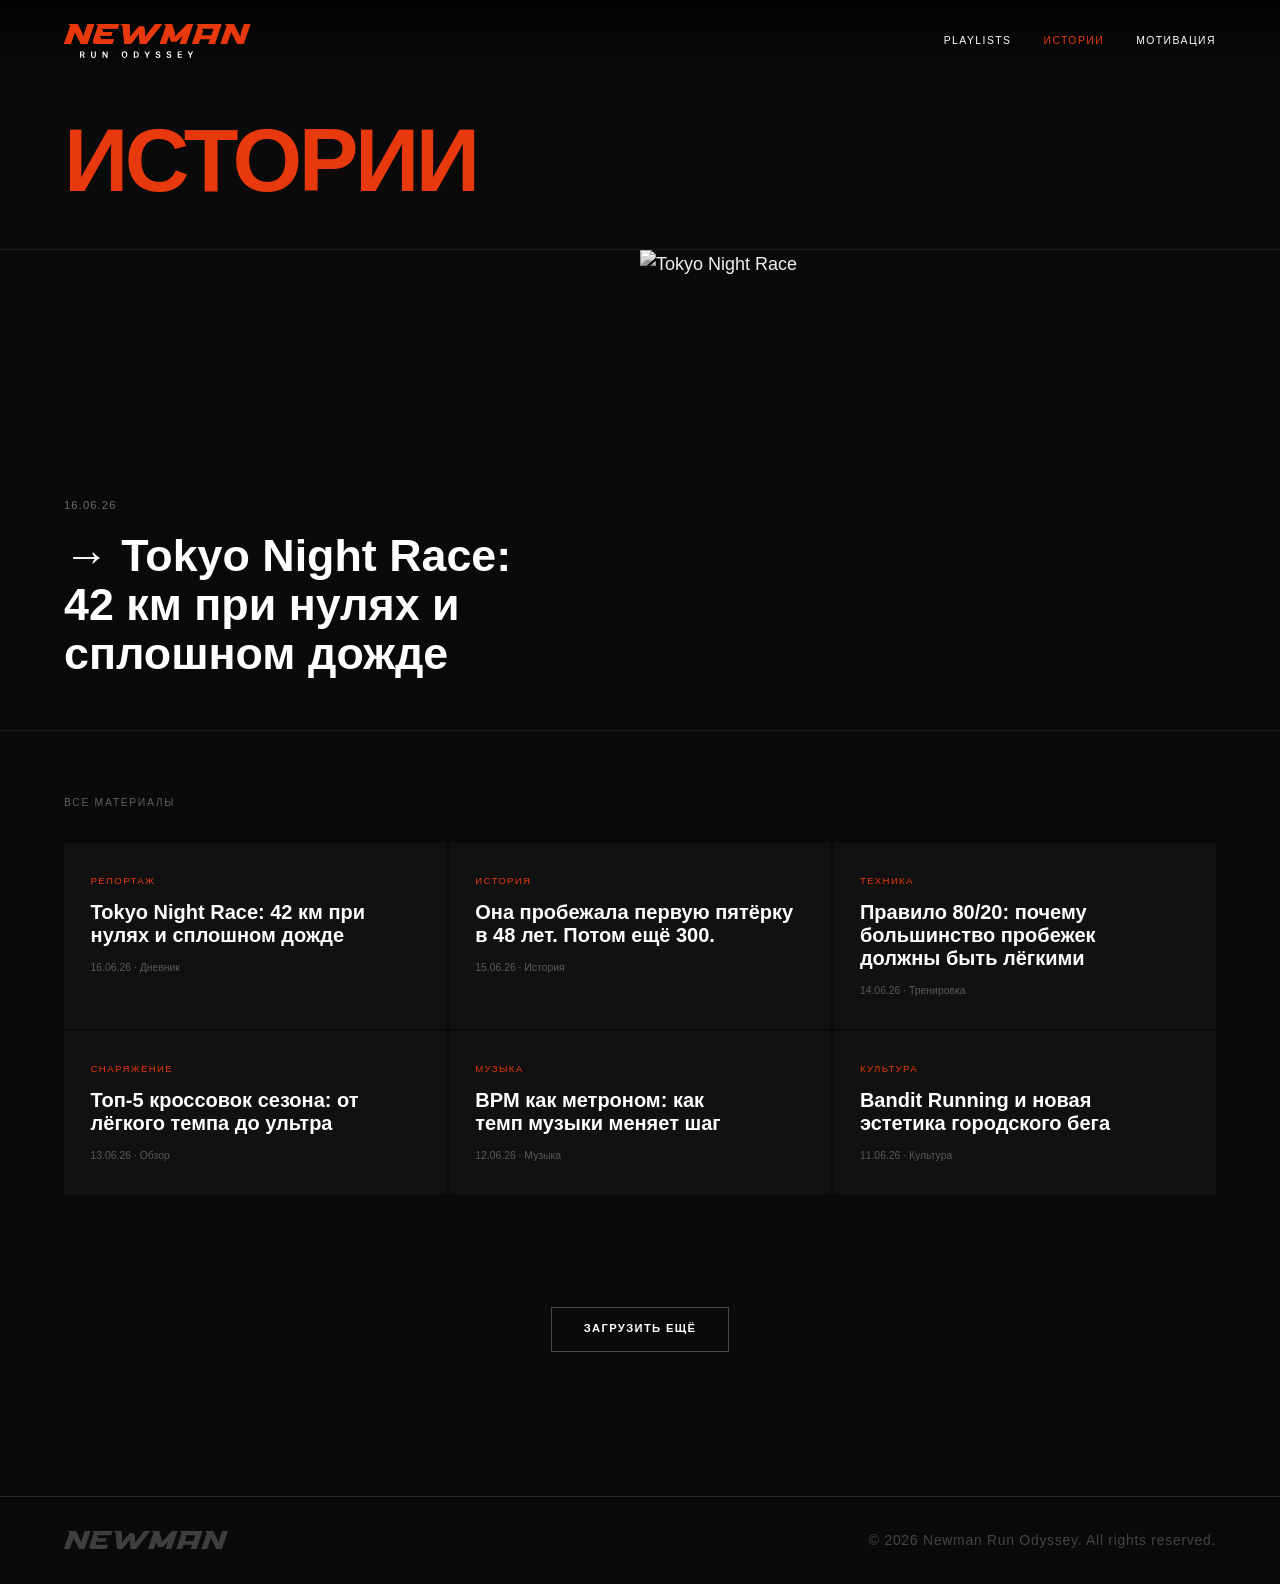
==== stories/index.html @ da98b390 "Initial deploy: Newman Run Odyssey" ====
<!DOCTYPE html>
<html lang="ru">
<head>
  <meta charset="UTF-8">
  <meta name="viewport" content="width=device-width,initial-scale=1">
  <title>Истории — Newman Run Odyssey</title>
  <link rel="preconnect" href="https://fonts.googleapis.com">
  <link rel="preconnect" href="https://fonts.gstatic.com" crossorigin>
  <link rel="stylesheet" href="https://fonts.googleapis.com/css2?family=Barlow+Condensed:ital,wght@1,800;1,900&display=swap">
  <link rel="preconnect" href="https://api.fontshare.com">
  <link href="https://api.fontshare.com/v2/css?f[]=cabinet-grotesk@800,900&f[]=satoshi@400,500,700&display=swap" rel="stylesheet">
  <link rel="stylesheet" href="../style.css">
  <style>
    .stories-page { padding: 120px 0 6rem; }
    .stories-page .section-label { display: block; padding: 0 clamp(1.5rem,5vw,4rem); margin-bottom: 3rem; }
    .stories-featured { display: grid; grid-template-columns: 1fr 1fr; gap: 0; border-top: 1px solid rgba(255,255,255,0.08); border-bottom: 1px solid rgba(255,255,255,0.08); }
    .stories-featured-text { padding: clamp(2rem,4vw,3.5rem) clamp(1.5rem,5vw,4rem); display: flex; flex-direction: column; justify-content: flex-end; }
    .stories-featured-text .article-date { font-family: var(--font-body); font-size: 0.7rem; letter-spacing: 0.1em; color: rgba(255,255,255,0.4); margin-bottom: 1rem; }
    .stories-featured-text h2 { font-family: var(--font-display); font-size: clamp(1.6rem,3.5vw,2.8rem); font-weight: 800; color: #fff; line-height: 1.1; }
    .stories-featured-text h2 a { color: inherit; text-decoration: none; }
    .stories-featured-text h2 a:hover { color: var(--color-accent); }
    .stories-featured-image { aspect-ratio: 4/3; overflow: hidden; }
    .stories-featured-image img { width: 100%; height: 100%; object-fit: cover; filter: grayscale(100%); transition: filter 0.4s; }
    .stories-featured-image:hover img { filter: grayscale(0%); }
    .stories-archive { padding: clamp(3rem,5vw,5rem) clamp(1.5rem,5vw,4rem); }
    .stories-archive-title { font-family: var(--font-body); font-size: 0.65rem; letter-spacing: 0.16em; text-transform: uppercase; color: rgba(255,255,255,0.35); margin-bottom: 2rem; }
    .stories-grid { display: grid; grid-template-columns: repeat(3,1fr); gap: 2px; }
    .story-card { background: var(--color-surface,#111); }
    .story-card-link { display: block; text-decoration: none; padding: 1.8rem 1.6rem; border: 1px solid transparent; transition: border-color 0.2s; }
    .story-card-link:hover { border-color: var(--color-accent); }
    .story-card-rubric { font-family: var(--font-body); font-size: 0.6rem; letter-spacing: 0.14em; text-transform: uppercase; color: var(--color-accent); margin-bottom: 0.8rem; }
    .story-card-title { font-family: var(--font-display); font-size: clamp(1rem,1.8vw,1.25rem); font-weight: 800; color: #fff; line-height: 1.15; margin-bottom: 0.8rem; }
    .story-card-meta { font-family: var(--font-body); font-size: 0.65rem; color: rgba(255,255,255,0.3); }
    .stories-load-more { text-align: center; padding: 3rem; }
    .load-more-btn { font-family: var(--font-body); font-size: 0.7rem; letter-spacing: 0.12em; text-transform: uppercase; padding: 0.8rem 2rem; border: 1px solid rgba(255,255,255,0.25); background: transparent; color: #fff; cursor: pointer; transition: border-color 0.2s, color 0.2s; }
    .load-more-btn:hover { border-color: var(--color-accent); color: var(--color-accent); }
    @media(max-width:768px) {
      .stories-featured { grid-template-columns: 1fr; }
      .stories-grid { grid-template-columns: 1fr; }
    }
  </style>
</head>
<body>
  <header class="site-header">
    <div class="header-inner">
      <a href="../index.html" class="logo" aria-label="Newman Run Odyssey">
        <img src="../logo-header.svg" alt="Newman Run Odyssey" class="logo-svg-header">
      </a>
      <nav class="site-nav">
        <a href="../playlists/">PLAYLISTS</a>
        <a href="../stories/" class="active">ИСТОРИИ</a>
        <a href="../motivation/">МОТИВАЦИЯ</a>
      </nav>
    </div>
  </header>

  <main class="stories-page">
    <span class="section-label" style="color:var(--color-accent)">ИСТОРИИ</span>

    <!-- Featured -->
    <div class="stories-featured">
      <div class="stories-featured-text">
        <span class="article-date">16.06.26</span>
        <h2><a href="tokyo-night-race.html">→ Tokyo Night Race: 42 км при нулях и сплошном дожде</a></h2>
      </div>
      <div class="stories-featured-image">
        <img src="https://www.shutterstock.com/image-photo/night-marathon-runners-crowd-rain-600nw-2698471163.jpg" alt="Tokyo Night Race" loading="lazy">
      </div>
    </div>

    <!-- Archive -->
    <div class="stories-archive">
      <div class="stories-archive-title">Все материалы</div>
      <div class="stories-grid">

        <article class="story-card">
          <a href="tokyo-night-race.html" class="story-card-link">
            <div class="story-card-rubric">РЕПОРТАЖ</div>
            <h3 class="story-card-title">Tokyo Night Race: 42 км при нулях и сплошном дожде</h3>
            <div class="story-card-meta">16.06.26 · Дневник</div>
          </a>
        </article>

        <article class="story-card">
          <a href="#" class="story-card-link">
            <div class="story-card-rubric">ИСТОРИЯ</div>
            <h3 class="story-card-title">Она пробежала первую пятёрку в 48 лет. Потом ещё 300.</h3>
            <div class="story-card-meta">15.06.26 · История</div>
          </a>
        </article>

        <article class="story-card">
          <a href="#" class="story-card-link">
            <div class="story-card-rubric">ТЕХНИКА</div>
            <h3 class="story-card-title">Правило 80/20: почему большинство пробежек должны быть лёгкими</h3>
            <div class="story-card-meta">14.06.26 · Тренировка</div>
          </a>
        </article>

        <article class="story-card">
          <a href="#" class="story-card-link">
            <div class="story-card-rubric">СНАРЯЖЕНИЕ</div>
            <h3 class="story-card-title">Топ-5 кроссовок сезона: от лёгкого темпа до ультра</h3>
            <div class="story-card-meta">13.06.26 · Обзор</div>
          </a>
        </article>

        <article class="story-card">
          <a href="#" class="story-card-link">
            <div class="story-card-rubric">МУЗЫКА</div>
            <h3 class="story-card-title">BPM как метроном: как темп музыки меняет шаг</h3>
            <div class="story-card-meta">12.06.26 · Музыка</div>
          </a>
        </article>

        <article class="story-card">
          <a href="#" class="story-card-link">
            <div class="story-card-rubric">КУЛЬТУРА</div>
            <h3 class="story-card-title">Bandit Running и новая эстетика городского бега</h3>
            <div class="story-card-meta">11.06.26 · Культура</div>
          </a>
        </article>

        <!-- stories-grid-end -->
      </div>
    </div>

    <div class="stories-load-more">
      <button class="load-more-btn">Загрузить ещё</button>
    </div>
  </main>

  <footer class="site-footer">
    <div class="footer-inner">
      <div class="footer-logo">
        <img src="../logo-footer.svg" alt="Newman Run Odyssey" class="logo-svg-footer">
      </div>
      <div class="footer-copy">© 2026 Newman Run Odyssey. All rights reserved.</div>
    </div>
  </footer>
</body>
</html>
---- style.css ----
/* ═══════════════════════════════════════════════════
   NEWMAN RUN ODYSSEY — Style
   Base: dark editorial, B&W + orange-red accent
═══════════════════════════════════════════════════ */

:root {
  /* Type scale */
  --text-xs:   clamp(0.75rem,  0.7rem  + 0.25vw, 0.875rem);
  --text-sm:   clamp(0.875rem, 0.8rem  + 0.35vw, 1rem);
  --text-base: clamp(1rem,     0.95rem + 0.25vw, 1.125rem);
  --text-lg:   clamp(1.125rem, 1rem    + 0.75vw, 1.5rem);
  --text-xl:   clamp(1.5rem,   1.2rem  + 1.25vw, 2.25rem);
  --text-2xl:  clamp(2rem,     1.2rem  + 2.5vw,  3.5rem);
  --text-3xl:  clamp(2.5rem,   1rem    + 4vw,    5rem);
  --text-hero: clamp(3.5rem,   1rem    + 8vw,    9rem);

  /* Spacing */
  --sp-1:  0.25rem;
  --sp-2:  0.5rem;
  --sp-3:  0.75rem;
  --sp-4:  1rem;
  --sp-6:  1.5rem;
  --sp-8:  2rem;
  --sp-10: 2.5rem;
  --sp-12: 3rem;
  --sp-16: 4rem;
  --sp-20: 5rem;
  --sp-24: 6rem;

  /* Colors — dark editorial */
  --color-bg:          #0a0a0a;
  --color-surface:     #111111;
  --color-surface-2:   #181818;
  --color-border:      #222222;
  --color-divider:     #2a2a2a;

  --color-text:        #f0efed;
  --color-text-muted:  #888884;
  --color-text-faint:  #444442;

  --color-accent:      #e8380d;     /* red-orange */
  --color-accent-alt:  #ff5c2b;     /* lighter orange accent */

  --color-white:       #ffffff;
  --color-black:       #0a0a0a;

  /* Fonts */
  --font-display: 'Cabinet Grotesk', 'Helvetica Neue', sans-serif;
  --font-body:    'Satoshi', 'Helvetica Neue', sans-serif;

  /* Radius */
  --radius-sm: 0.25rem;
  --radius-md: 0.5rem;

  /* Transition */
  --tr: 200ms cubic-bezier(0.16, 1, 0.3, 1);

  /* Content widths */
  --content: 1280px;
  --gutter:  clamp(var(--sp-6), 5vw, var(--sp-16));
}

/* ── Reset ── */
*, *::before, *::after { box-sizing: border-box; margin: 0; padding: 0; }
html { scroll-behavior: smooth; -webkit-font-smoothing: antialiased; }
body {
  font-family: var(--font-body);
  font-size: var(--text-base);
  color: var(--color-text);
  background: var(--color-bg);
  line-height: 1.6;
  overflow-x: hidden;
}
img, picture, video { display: block; max-width: 100%; height: auto; }
a { color: inherit; text-decoration: none; }
h1,h2,h3,h4 { font-family: var(--font-display); font-weight: 900; line-height: 1.0; text-wrap: balance; }
p { text-wrap: pretty; }
button { cursor: pointer; border: none; background: none; font: inherit; color: inherit; }
::selection { background: var(--color-accent); color: var(--color-white); }
:focus-visible { outline: 2px solid var(--color-accent); outline-offset: 3px; }

/* ════════════════════════════════════════════
   HEADER
════════════════════════════════════════════ */
#playlists, #articles, #motivation {
  scroll-margin-top: 80px;
}

.site-header {
  position: fixed;
  top: 0; left: 0; right: 0;
  z-index: 100;
  padding: var(--sp-6) var(--gutter);
  background: linear-gradient(to bottom, rgba(0,0,0,0.65) 0%, rgba(0,0,0,0) 100%);
}
.header-inner {
  display: flex;
  align-items: center;
  justify-content: space-between;
  max-width: var(--content);
  margin: 0 auto;
}
.logo {
  display: flex;
  align-items: center;
  text-decoration: none;
  transition: opacity var(--tr);
}
.logo:hover { opacity: 0.75; }

.logo-svg-header {
  height: 34px;
  width: auto;
  display: block;
}

.logo-svg-footer {
  height: 18px;
  width: auto;
  display: block;
  opacity: 0.5;
}
.footer-logo:hover .logo-svg-footer { opacity: 0.8; }

.logo-lockup {
  display: flex;
  flex-direction: column;
  align-items: flex-start;
  gap: 0;
  line-height: 1;
}
.logo-wordmark {
  font-family: var(--font-display);
  font-weight: 900;
  font-size: 1.55rem;
  letter-spacing: -0.04em;
  text-transform: uppercase;
  font-style: italic;
  line-height: 0.9;
  color: var(--color-white);
}
.logo-new { color: var(--color-accent); }

.logo-sub {
  display: flex;
  align-items: center;
  gap: 6px;
  margin-top: 3px;
}
.logo-run {
  font-family: var(--font-display);
  font-weight: 900;
  font-size: 0.5rem;
  letter-spacing: 0.32em;
  text-transform: uppercase;
  color: var(--color-accent);
}
.logo-sep {
  width: 14px;
  height: 1px;
  background: #333;
}
.logo-odyssey {
  font-family: var(--font-display);
  font-weight: 900;
  font-size: 0.5rem;
  letter-spacing: 0.32em;
  text-transform: uppercase;
  color: var(--color-white);
}
.site-nav {
  display: flex;
  gap: var(--sp-8);
}
.site-nav a {
  font-family: var(--font-body);
  font-size: 0.65rem;
  font-weight: 500;
  color: var(--color-white);
  letter-spacing: 0.14em;
  text-transform: uppercase;
  transition: color var(--tr);
}
.site-nav a:hover,
.site-nav a.active { color: var(--color-accent); }

/* ════════════════════════════════════════════
   HERO
════════════════════════════════════════════ */
.hero {
  position: relative;
  width: 100%;
  min-height: 100svh;
  display: flex;
  align-items: flex-end;
  overflow: hidden;
}
.hero-image-wrap {
  position: absolute;
  inset: 0;
}
.hero-image {
  width: 100%;
  height: 100%;
  object-fit: cover;
  object-position: center 30%;
  filter: grayscale(100%) contrast(1.1);
}
.hero-overlay {
  position: absolute;
  inset: 0;
  background: linear-gradient(
    to bottom,
    rgba(0,0,0,0.25) 0%,
    rgba(0,0,0,0.05) 25%,
    rgba(0,0,0,0.45) 60%,
    rgba(0,0,0,0.92) 100%
  );
}

.hero-content {
  position: relative;
  z-index: 2;
  padding: clamp(var(--sp-24), 18vh, 11rem) var(--gutter) var(--sp-16);
  max-width: var(--content);
  margin: 0 auto;
  width: 100%;
}
.hero-kicker {
  font-family: var(--font-body);
  font-size: var(--text-xs);
  font-weight: 500;
  letter-spacing: 0.15em;
  text-transform: uppercase;
  color: var(--color-accent);
  margin-bottom: var(--sp-6);
}
.hero-title {
  font-size: var(--text-hero);
  font-weight: 800;
  line-height: 0.9;
  letter-spacing: -0.03em;
  text-transform: uppercase;
  color: var(--color-accent);
  margin-bottom: var(--sp-8);
  max-width: 10ch;
}
.hero-title-sub {
  display: block;
  font-size: clamp(1.6rem, 3vw, 3.5rem);
  letter-spacing: 0.08em;
  opacity: 0.75;
}
.hero-body {
  max-width: 44ch;
  margin-bottom: var(--sp-8);
}
.hero-body p {
  font-size: var(--text-base);
  color: rgba(255,255,255,0.72);
  line-height: 1.65;
  margin-bottom: var(--sp-3);
}
.hero-cta {
  display: inline-block;
  font-family: var(--font-body);
  font-size: var(--text-sm);
  font-weight: 700;
  letter-spacing: 0.1em;
  text-transform: uppercase;
  color: var(--color-white);
  border-bottom: 2px solid var(--color-accent);
  padding-bottom: 2px;
  transition: color var(--tr), border-color var(--tr);
}
.hero-cta:hover { color: var(--color-accent); }

.hero-issue-label {
  position: absolute;
  bottom: var(--sp-8);
  right: var(--gutter);
  z-index: 2;
  display: flex;
  align-items: center;
  gap: var(--sp-3);
  font-family: var(--font-body);
  font-size: var(--text-xs);
  letter-spacing: 0.12em;
  text-transform: uppercase;
  color: rgba(255,255,255,0.4);
}
.divider-dot { color: var(--color-accent); }

/* ════════════════════════════════════════════
   TICKER
════════════════════════════════════════════ */
.ticker {
  background: var(--color-accent);
  overflow: hidden;
  padding: var(--sp-3) 0;
  white-space: nowrap;
}
.ticker-track {
  display: inline-block;
  animation: ticker-scroll 22s linear infinite;
  will-change: transform;
}
.ticker-track span {
  display: inline-block;
  font-family: var(--font-display);
  font-size: var(--text-sm);
  font-weight: 900;
  letter-spacing: 0.1em;
  text-transform: uppercase;
  color: var(--color-white);
  padding: 0 var(--sp-6);
}
.ticker-dot {
  color: rgba(255,255,255,0.55);
  font-size: 0.6em;
  vertical-align: middle;
}
@keyframes ticker-scroll {
  from { transform: translateX(0); }
  to   { transform: translateX(-50%); }
}

/* ════════════════════════════════════════════
   SECTION SHARED
════════════════════════════════════════════ */
.section-label {
  display: block;
  font-family: var(--font-display);
  font-weight: 800;
  font-size: clamp(3.5rem, 7vw, 7rem);
  letter-spacing: -0.04em;
  text-transform: uppercase;
  color: var(--color-accent);
  line-height: 0.9;
  margin-bottom: var(--sp-8);
}

/* ════════════════════════════════════════════
   PLAYLISTS
════════════════════════════════════════════ */
.playlists {
  padding: clamp(var(--sp-16), 8vw, var(--sp-24)) var(--gutter);
  background: var(--color-surface);
}
.section-header {
  max-width: var(--content);
  margin: 0 auto var(--sp-10);
}
.section-title {
  font-size: var(--text-2xl);
  letter-spacing: -0.03em;
  text-transform: uppercase;
  color: var(--color-white);
  line-height: 0.92;
}

.playlists-grid {
  display: grid;
  grid-template-columns: repeat(4, 1fr);
  gap: 1px;
  max-width: var(--content);
  margin: 0 auto;
  background: var(--color-divider);
  border: 1px solid var(--color-divider);
}

.playlist-card {
  display: flex;
  flex-direction: column;
  justify-content: space-between;
  padding: var(--sp-8) var(--sp-8) var(--sp-6);
  min-height: clamp(280px, 35vw, 460px);
  background: var(--color-bg);
  text-decoration: none;
  transition: background var(--tr);
  position: relative;
  overflow: hidden;
}
.playlist-card::after {
  content: '';
  position: absolute;
  top: 0; left: 0;
  width: 3px;
  height: 0;
  background: var(--color-accent);
  transition: height 0.35s cubic-bezier(0.16, 1, 0.3, 1);
  z-index: 3;
}
.playlist-card:hover::after { height: 100%; }
.playlist-card:hover { background: var(--color-surface-2); }

/* Hover image reveal */
.card-hover-img {
  position: absolute;
  inset: 0;
  background-size: cover;
  background-position: center;
  opacity: 0;
  transition: opacity 0.45s cubic-bezier(0.16, 1, 0.3, 1),
              transform 0.55s cubic-bezier(0.16, 1, 0.3, 1);
  transform: scale(1.06);
  z-index: 0;
  filter: grayscale(100%);
}
.card-hover-img::after {
  content: '';
  position: absolute;
  inset: 0;
  background: linear-gradient(
    to top,
    rgba(10,10,10,0.90) 0%,
    rgba(10,10,10,0.55) 50%,
    rgba(10,10,10,0.30) 100%
  );
}
.playlist-card:hover .card-hover-img {
  opacity: 1;
  transform: scale(1);
}
.card-body,
.card-footer {
  position: relative;
  z-index: 2;
}

.card-day {
  font-family: var(--font-body);
  font-size: var(--text-xs);
  font-weight: 700;
  letter-spacing: 0.18em;
  text-transform: uppercase;
  color: var(--color-text-muted);
}

.card-bpm {
  font-family: var(--font-body);
  font-size: var(--text-xs);
  font-weight: 500;
  letter-spacing: 0.12em;
  color: var(--color-accent) !important;
  text-transform: uppercase;
  margin-bottom: var(--sp-2);
}
.card-name {
  font-size: clamp(2rem, 3vw, 3.2rem);
  font-weight: 900;
  letter-spacing: -0.03em;
  text-transform: uppercase;
  color: var(--color-white);
  line-height: 0.88;
  margin-bottom: var(--sp-4);
  word-break: break-word;
  transition: color 0.3s ease;
}
.playlist-card:hover .card-name { color: var(--color-accent); }
.card-genres {
  font-size: var(--text-xs);
  color: var(--color-text-muted);
  line-height: 1.65;
  max-width: 24ch;
  margin-top: var(--sp-3);
}

.card-footer {
  display: flex;
  align-items: center;
  justify-content: space-between;
  margin-top: var(--sp-4);
  padding-top: var(--sp-4);
  border-top: 1px solid var(--color-divider);
}
.card-badge {
  font-family: var(--font-body);
  font-size: var(--text-xs);
  letter-spacing: 0.1em;
  text-transform: uppercase;
  color: var(--color-text-faint);
}
.card-arrow {
  font-size: var(--text-lg);
  color: var(--color-accent);
  transition: transform var(--tr);
}
.playlist-card:hover .card-arrow { transform: translateX(4px); }

/* Card accent variants */
.card-intervals .card-name { color: var(--color-white); }
.card-intervals:hover .card-name { color: var(--color-accent); }

.playlists-note {
  max-width: var(--content);
  margin: var(--sp-8) auto 0;
  padding-top: var(--sp-8);
  border-top: 1px solid var(--color-divider);
}
.playlists-note p {
  font-size: var(--text-sm);
  color: var(--color-text-muted);
  max-width: 64ch;
  line-height: 1.7;
}
.playlists-note strong { color: var(--color-text); font-weight: 700; }

/* ════════════════════════════════════════════
   ARTICLES
════════════════════════════════════════════ */
.articles {
  padding: clamp(var(--sp-16), 8vw, var(--sp-24)) var(--gutter);
  background: var(--color-bg);
}
.articles-header {
  max-width: var(--content);
  margin: 0 auto var(--sp-8);
}

/* ---- STORIES ---- */

/* FEATURED ROW */
.article-hero-row {
  display: grid;
  grid-template-columns: 1fr 1.6fr;
  gap: clamp(var(--sp-8), 4vw, var(--sp-14));
  max-width: var(--content);
  margin: 0 auto var(--sp-10);
  align-items: start;
}

.article-hero-text {
  display: flex;
  flex-direction: column;
  gap: var(--sp-4);
  padding-top: var(--sp-2);
}

.article-hero-title {
  display: flex;
  align-items: flex-start;
  gap: 0.55em;
  font-family: var(--font-display);
  font-size: clamp(1.6rem, 3vw, 2.8rem);
  font-weight: 900;
  letter-spacing: -0.03em;
  text-transform: uppercase;
  color: var(--color-white);
  line-height: 1.0;
  transition: color var(--tr);
}
.article-hero-row:hover .article-hero-title { color: var(--color-accent); }

.article-hero-excerpt {
  font-size: var(--text-sm);
  color: var(--color-text-muted);
  line-height: 1.7;
  text-transform: uppercase;
  letter-spacing: 0.04em;
  font-size: 0.7rem;
  max-width: 38ch;
}

.article-hero-cta {
  display: inline-block;
  font-family: var(--font-body);
  font-size: 0.65rem;
  font-weight: 700;
  letter-spacing: 0.16em;
  text-transform: uppercase;
  color: var(--color-white);
  border: 1px solid rgba(255,255,255,0.25);
  padding: 8px 18px;
  text-decoration: none;
  transition: border-color var(--tr), color var(--tr);
  align-self: flex-start;
  margin-top: var(--sp-2);
}
.article-hero-cta:hover {
  border-color: var(--color-accent);
  color: var(--color-accent);
}

.article-hero-image {
  overflow: hidden;
  aspect-ratio: 3/2;
}
.article-hero-image img {
  width: 100%;
  height: 100%;
  object-fit: cover;
  filter: grayscale(100%) contrast(1.1);
  transition: transform 0.55s cubic-bezier(0.16,1,0.3,1);
}
.article-hero-row:hover .article-hero-image img {
  transform: scale(1.03);
}

/* DIVIDER */
.articles-divider {
  max-width: var(--content);
  margin: 0 auto var(--sp-10);
  height: 1px;
  background: var(--color-divider);
}

/* SECTION ROW: лейбл + сетка */
/* КАРТОЧКИ 3-колонки — на ширину featured */
.articles-grid {
  display: grid;
  grid-template-columns: repeat(3, 1fr);
  gap: var(--sp-6) var(--sp-6);
  max-width: var(--content);
  margin: 0 auto;
}

.article-card { background: transparent; }

.article-link {
  display: block;
  text-decoration: none;
  color: inherit;
}

.article-image-wrap {
  overflow: hidden;
  aspect-ratio: 3/2;
  margin-bottom: var(--sp-4);
  background: var(--color-surface);
}

.article-image-wrap img {
  width: 100%;
  height: 100%;
  object-fit: cover;
  filter: grayscale(100%) contrast(1.1);
  transition: transform 0.5s cubic-bezier(0.16, 1, 0.3, 1);
}
.article-card:hover .article-image-wrap img { transform: scale(1.05); }

.article-content {
  display: flex;
  flex-direction: column;
  gap: var(--sp-3);
  padding: 0;
}

.article-date {
  font-family: var(--font-body);
  font-size: 0.65rem;
  font-weight: 500;
  letter-spacing: 0.1em;
  text-transform: uppercase;
  color: var(--color-text-faint);
  transition: color var(--tr);
}
.article-card:hover .article-date,
.article-hero-row:hover .article-date { color: var(--color-accent); }

.article-title {
  display: flex;
  align-items: flex-start;
  gap: 0.55em;
  font-family: var(--font-display);
  font-size: clamp(0.95rem, 1.4vw, 1.2rem);
  font-weight: 900;
  letter-spacing: -0.01em;
  color: var(--color-white);
  line-height: 1.1;
  text-transform: uppercase;
  transition: color var(--tr);
}
.article-card:hover .article-title { color: var(--color-accent); }

.article-arrow {
  display: inline-block;
  flex-shrink: 0;
  margin-top: 0.12em;
  transition: transform 0.2s ease;
}
.article-card:hover .article-arrow,
.article-hero-row:hover .article-arrow { transform: translateX(5px); }

.article-rubric {
  font-family: var(--font-body);
  font-size: 0.58rem;
  font-weight: 700;
  letter-spacing: 0.18em;
  text-transform: uppercase;
  color: var(--color-text-faint);
  margin-top: var(--sp-1);
}

/* LOAD MORE */
.articles-load-more {
  max-width: var(--content);
  margin: clamp(var(--sp-10), 5vw, var(--sp-16)) auto 0;
  display: flex;
  justify-content: center;
}

.load-more-btn {
  font-family: var(--font-body);
  font-size: 0.65rem;
  font-weight: 700;
  letter-spacing: 0.2em;
  text-transform: uppercase;
  color: var(--color-white);
  background: transparent;
  border: 1px solid rgba(255,255,255,0.3);
  padding: 14px 40px;
  cursor: pointer;
  transition: border-color var(--tr), color var(--tr);
}
.load-more-btn:hover {
  border-color: var(--color-accent);
  color: var(--color-accent);
}

/* ════════════════════════════════════════════
   PHOTO BAND
════════════════════════════════════════════ */
.photo-band {
  display: grid;
  grid-template-columns: 1fr 1fr;
  min-height: clamp(300px, 40vw, 520px);
}
.photo-band-image {
  overflow: hidden;
  position: relative;
}
.photo-band-image img {
  width: 100%;
  height: 100%;
  object-fit: cover;
  filter: grayscale(100%) contrast(1.15);
}
.photo-band-text {
  background: var(--color-accent);
  display: flex;
  flex-direction: column;
  justify-content: center;
  padding: var(--sp-12) var(--gutter);
}
.photo-band-label {
  display: block;
  font-family: var(--font-body);
  font-size: var(--text-xs);
  font-weight: 700;
  letter-spacing: 0.2em;
  text-transform: uppercase;
  color: rgba(255,255,255,0.65);
  margin-bottom: var(--sp-6);
}
.photo-band-quote {
  font-family: var(--font-display);
  font-size: clamp(1.5rem, 2.5vw, 2.5rem);
  font-weight: 900;
  line-height: 1.15;
  color: var(--color-white);
  letter-spacing: -0.02em;
  max-width: 26ch;
  margin-bottom: var(--sp-6);
}
.photo-band-author {
  font-family: var(--font-body);
  font-size: var(--text-sm);
  font-weight: 500;
  letter-spacing: 0.08em;
  color: rgba(255,255,255,0.55);
  text-transform: uppercase;
}

/* ════════════════════════════════════════════
   ABOUT
════════════════════════════════════════════ */
.about {
  padding: clamp(var(--sp-16), 8vw, var(--sp-24)) var(--gutter);
  background: var(--color-surface);
  border-top: 1px solid var(--color-divider);
}
.about-inner {
  display: grid;
  grid-template-columns: 200px 1fr;
  gap: var(--sp-12);
  max-width: var(--content);
  margin: 0 auto;
  align-items: start;
}
.about-label-col {
  display: flex;
  flex-direction: column;
  gap: var(--sp-6);
  padding-top: var(--sp-2);
}
.about-accent-block {
  width: 48px;
  height: 4px;
  background: var(--color-accent);
}
.about-title {
  font-size: var(--text-2xl);
  font-weight: 900;
  letter-spacing: -0.03em;
  color: var(--color-white);
  line-height: 1.05;
  margin-bottom: var(--sp-8);
}
.about-body {
  display: flex;
  flex-direction: column;
  gap: var(--sp-4);
  margin-bottom: var(--sp-10);
}
.about-body p {
  font-size: var(--text-base);
  color: var(--color-text-muted);
  line-height: 1.72;
  max-width: 58ch;
}
.about-stats {
  display: flex;
  gap: var(--sp-10);
}
.stat {
  display: flex;
  flex-direction: column;
  gap: var(--sp-1);
}
.stat-num {
  font-family: var(--font-display);
  font-size: var(--text-3xl);
  font-weight: 900;
  letter-spacing: -0.04em;
  color: var(--color-accent);
  line-height: 1;
}
.stat-label {
  font-size: var(--text-xs);
  letter-spacing: 0.1em;
  text-transform: uppercase;
  color: var(--color-text-faint);
}

/* ════════════════════════════════════════════
   FOOTER
════════════════════════════════════════════ */
.site-footer {
  background: var(--color-black);
  border-top: 1px solid var(--color-divider);
  padding: var(--sp-8) var(--gutter);
}
.footer-inner {
  max-width: var(--content);
  margin: 0 auto;
  display: flex;
  align-items: center;
  justify-content: space-between;
  flex-wrap: wrap;
  gap: var(--sp-4);
}
.footer-logo {
  display: flex;
  align-items: center;
  gap: var(--sp-3);
  font-family: var(--font-display);
  font-size: var(--text-sm);
  font-weight: 900;
  letter-spacing: 0.05em;
  text-transform: uppercase;
  color: var(--color-white);
}
.footer-links {
  display: flex;
  gap: var(--sp-6);
}
.footer-soon {
  font-size: var(--text-xs);
  letter-spacing: 0.08em;
  text-transform: uppercase;
  color: var(--color-text-faint);
}
.footer-soon em {
  font-style: normal;
  color: var(--color-text-faint);
  opacity: 0.6;
}
.footer-copy {
  font-size: var(--text-xs);
  color: var(--color-text-faint);
  letter-spacing: 0.05em;
}

/* ════════════════════════════════════════════
   RESPONSIVE
════════════════════════════════════════════ */
@media (max-width: 1100px) {
  .playlists-grid { grid-template-columns: repeat(2, 1fr); }
  
  
}

@media (max-width: 768px) {
  .hero-title { max-width: none; }

  .playlists-grid { grid-template-columns: 1fr 1fr; }
  .playlist-card  { min-height: 220px; padding: var(--sp-4); }
  .card-name      { font-size: clamp(1.8rem, 6vw, 2.8rem); }

  
  

  .photo-band { grid-template-columns: 1fr; }
  .photo-band-image { aspect-ratio: 16/7; }

  .about-inner { grid-template-columns: 1fr; gap: var(--sp-6); }
  .about-label-col { flex-direction: row; align-items: center; gap: var(--sp-4); }
  .about-stats { gap: var(--sp-6); flex-wrap: wrap; }

  .footer-inner { flex-direction: column; align-items: flex-start; gap: var(--sp-3); }

  .site-nav { gap: var(--sp-4); }
}

@media (max-width: 480px) {
  .playlists-grid { grid-template-columns: 1fr; }
  .about-stats { gap: var(--sp-6); }
}
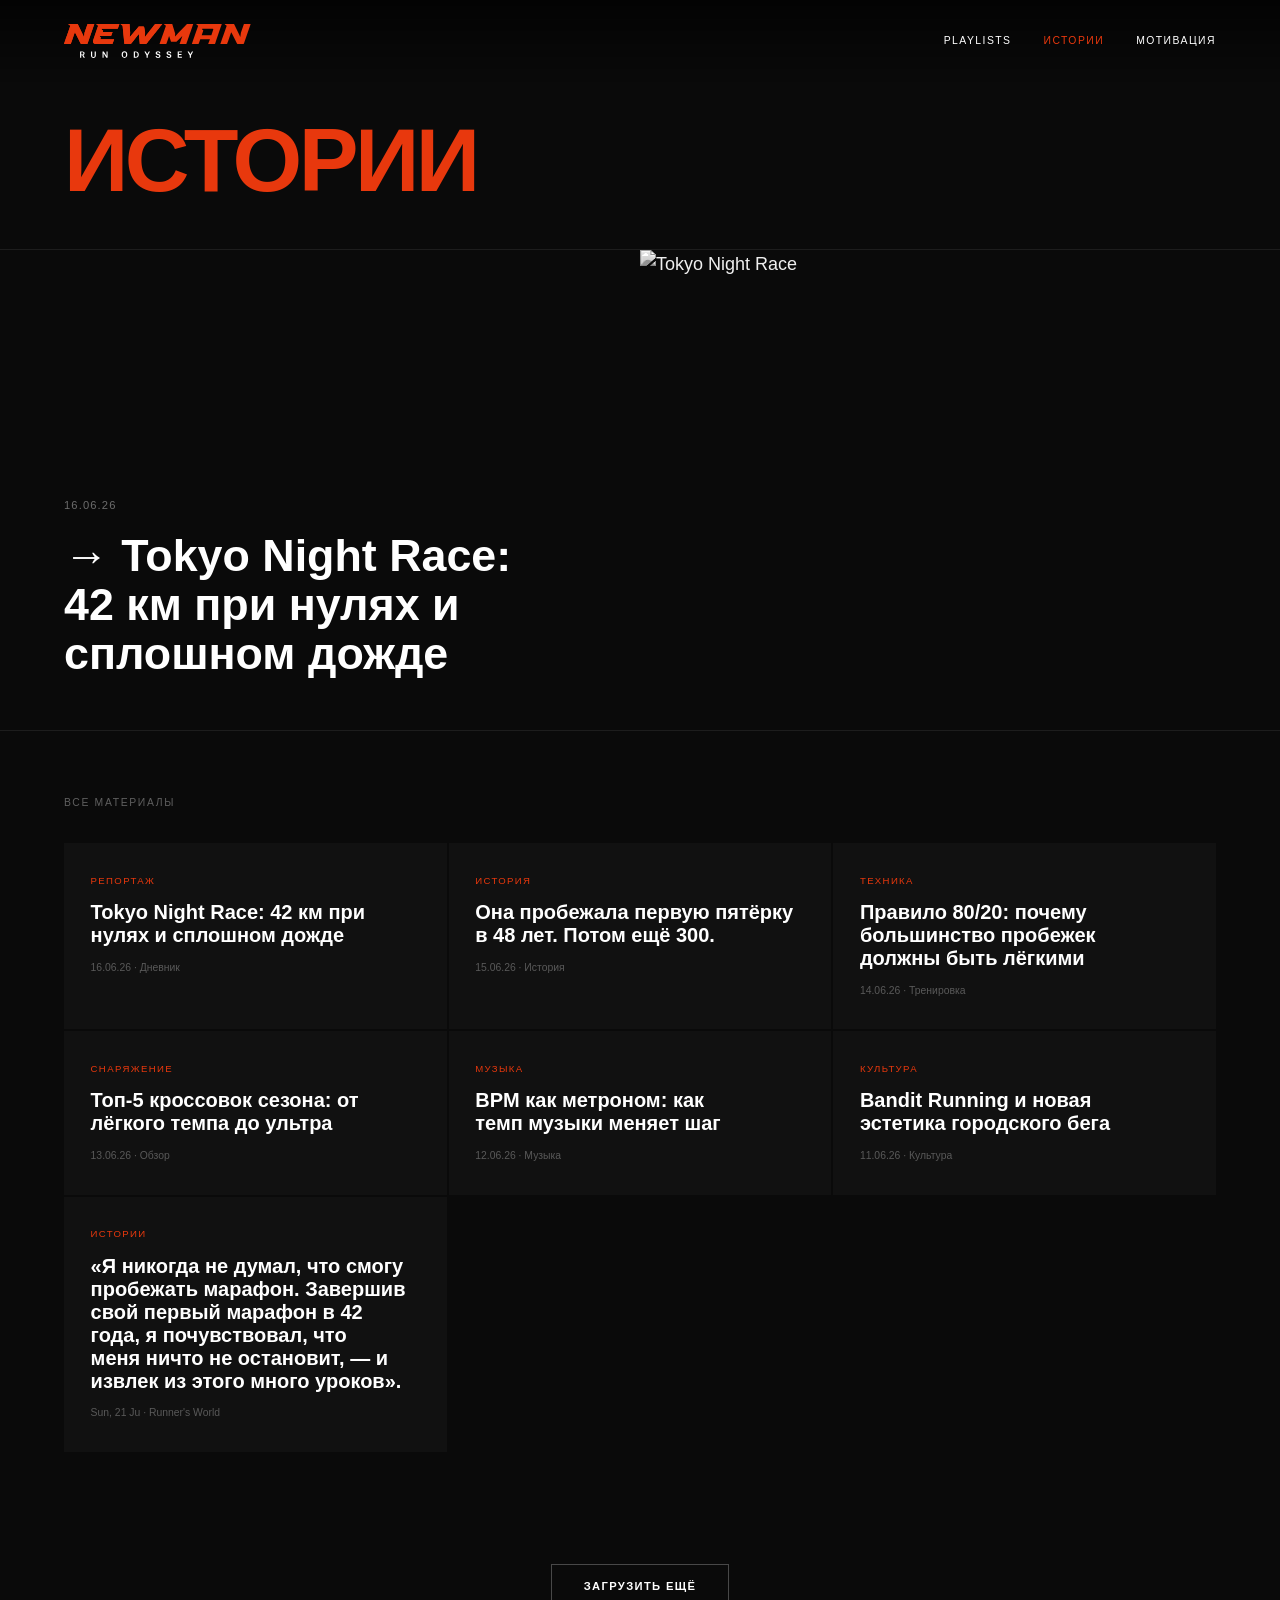
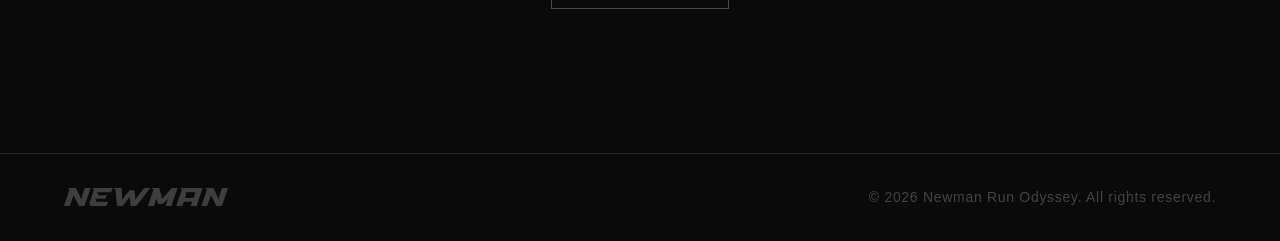
==== commit 6814dd0d: "Новая статья: «Я никогда не думал, что смогу пробежать марафон. Завершив с" ====
--- a/stories/index.html
+++ b/stories/index.html
@@ -121,7 +121,17 @@
           </a>
         </article>
 
-        <!-- stories-grid-end -->
+        
+            <article class="story-card">
+              <a href="я-никогда-не-думал-что-смогу-пробежать-марафон-завершив-свой.html" class="story-card-link">
+                <div class="story-card-content">
+                  <div class="story-card-rubric">ИСТОРИИ</div>
+                  <h3 class="story-card-title">«Я никогда не думал, что смогу пробежать марафон. Завершив свой первый марафон в 42 года, я почувствовал, что меня ничто не остановит, — и извлек из этого много уроков».</h3>
+                  <div class="story-card-meta">Sun, 21 Ju · Runner's World</div>
+                </div>
+              </a>
+            </article>
+            <!-- stories-grid-end -->
       </div>
     </div>
 
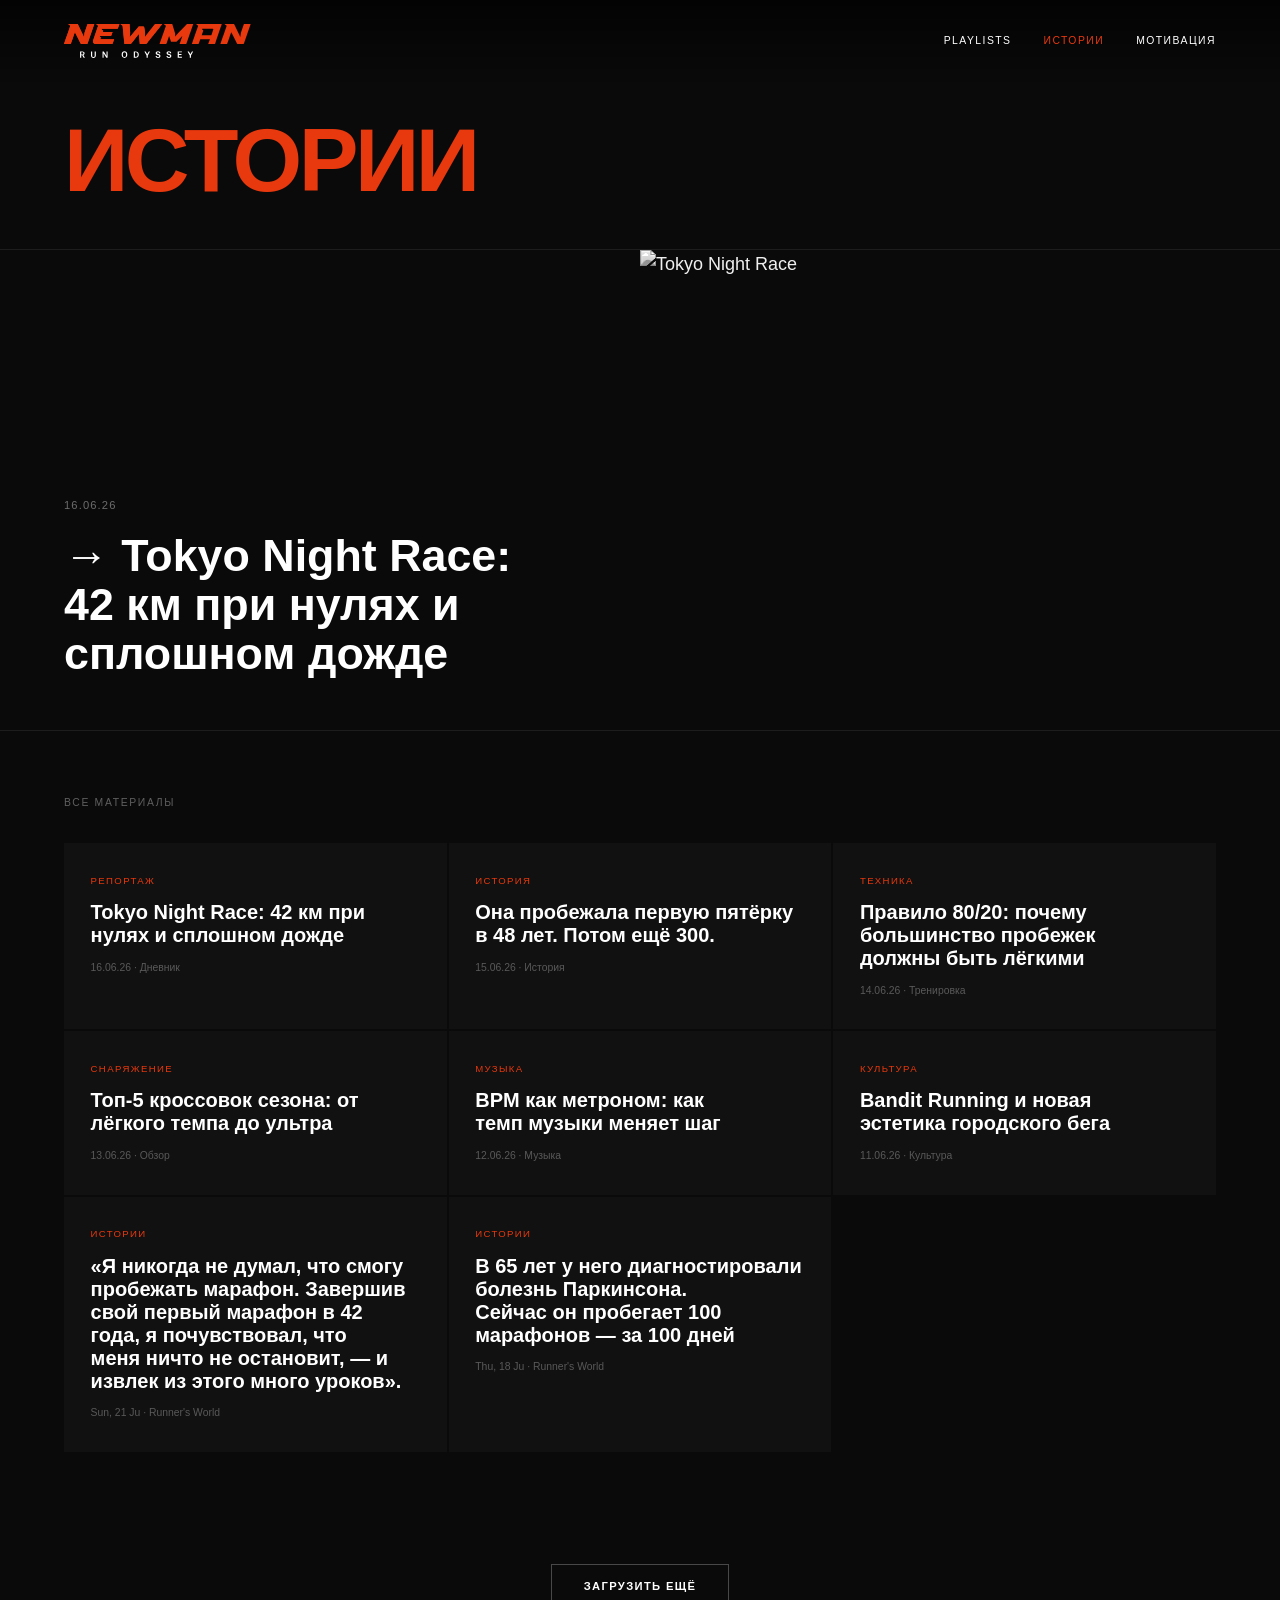
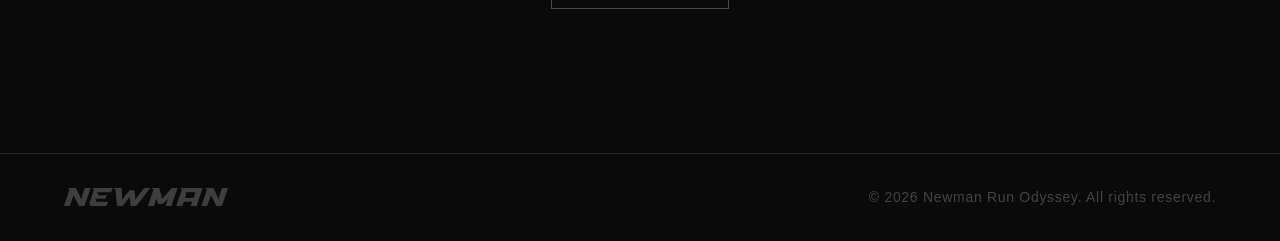
==== commit 393e5f28: "Новая статья: В 65 лет у него диагностировали болезнь Паркинсона. Сейчас о" ====
--- a/stories/index.html
+++ b/stories/index.html
@@ -131,6 +131,16 @@
                 </div>
               </a>
             </article>
+            
+            <article class="story-card">
+              <a href="в-65-лет-у-него-диагностировали-болезнь-паркинсона-сейчас-он.html" class="story-card-link">
+                <div class="story-card-content">
+                  <div class="story-card-rubric">ИСТОРИИ</div>
+                  <h3 class="story-card-title">В 65 лет у него диагностировали болезнь Паркинсона. Сейчас он пробегает 100 марафонов — за 100 дней</h3>
+                  <div class="story-card-meta">Thu, 18 Ju · Runner's World</div>
+                </div>
+              </a>
+            </article>
             <!-- stories-grid-end -->
       </div>
     </div>
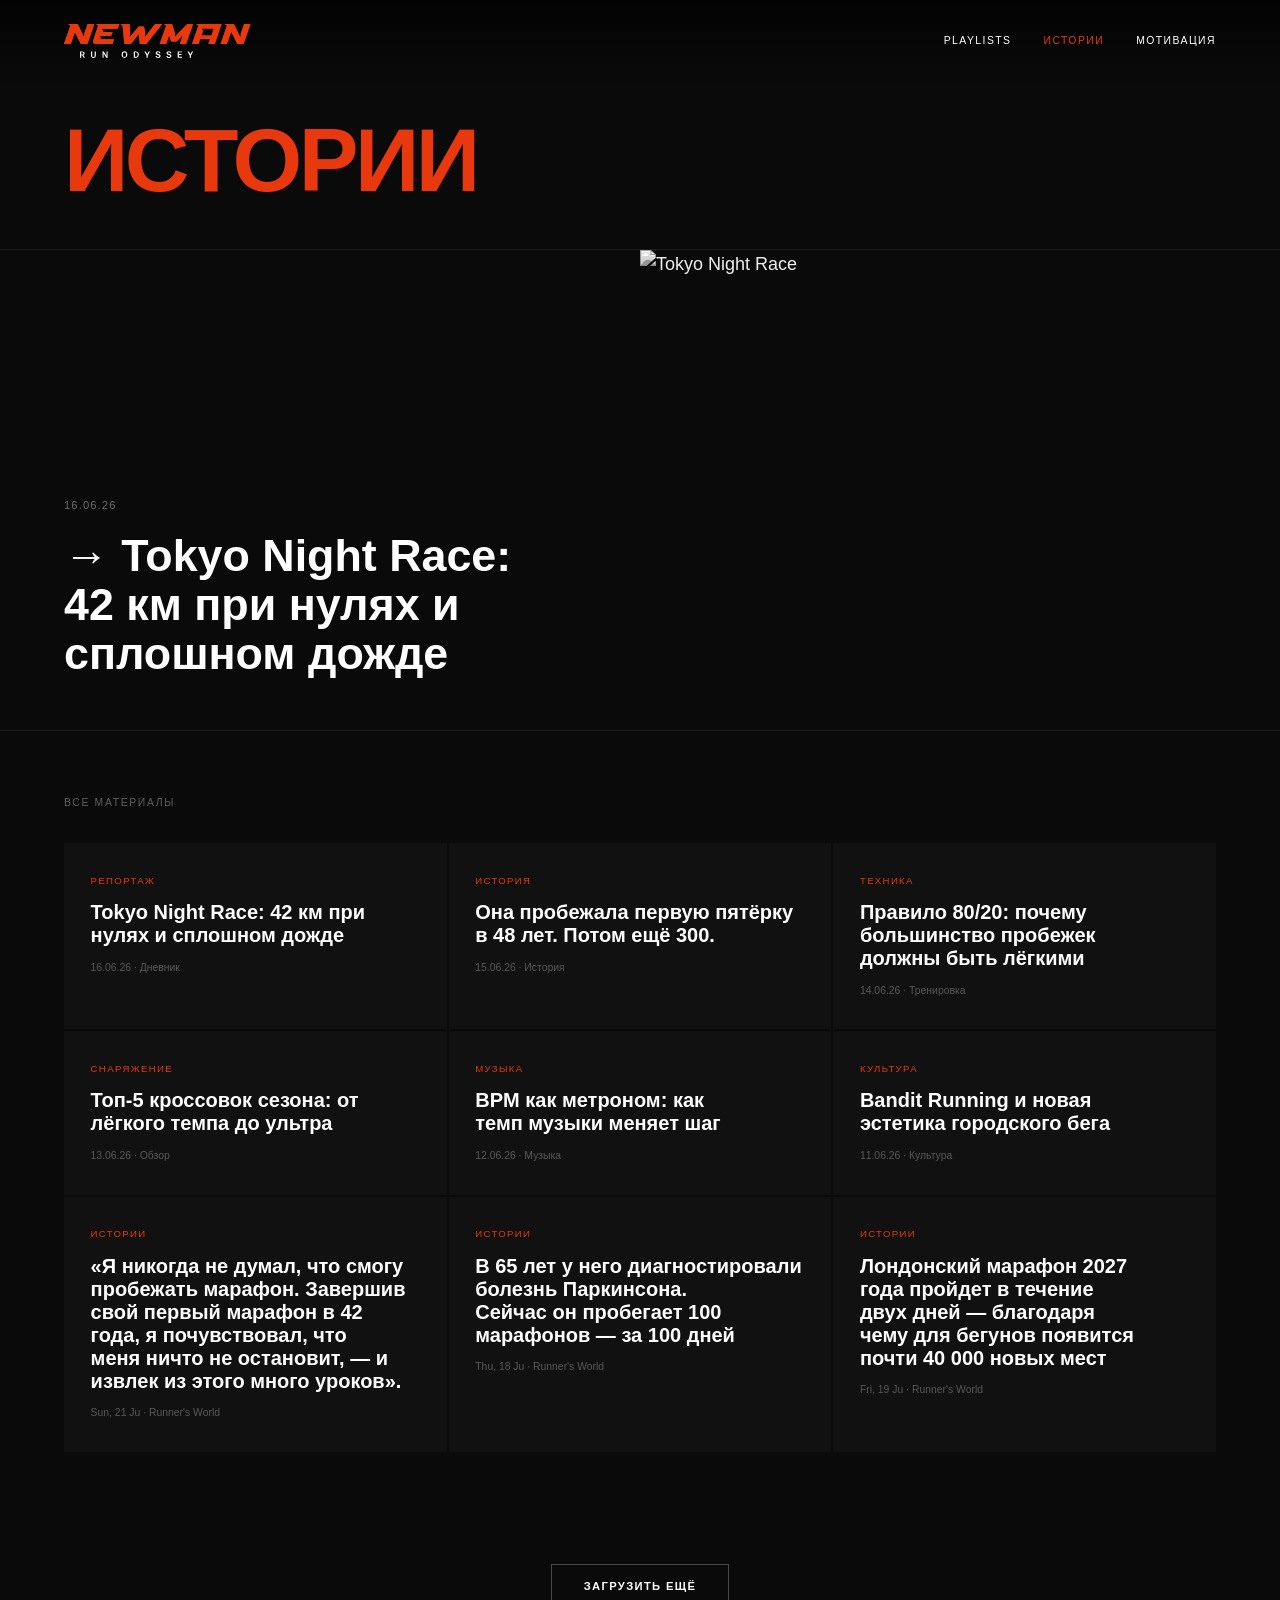
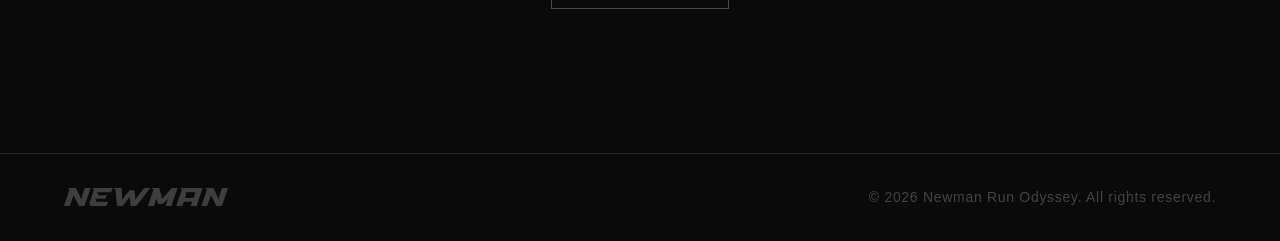
==== commit ced07d44: "Новая статья: Лондонский марафон 2027 года пройдет в течение двух дней — б" ====
--- a/stories/index.html
+++ b/stories/index.html
@@ -141,6 +141,16 @@
                 </div>
               </a>
             </article>
+            
+            <article class="story-card">
+              <a href="лондонский-марафон-2027-года-пройдет-в-течение-двух-дней-бла.html" class="story-card-link">
+                <div class="story-card-content">
+                  <div class="story-card-rubric">ИСТОРИИ</div>
+                  <h3 class="story-card-title">Лондонский марафон 2027 года пройдет в течение двух дней — благодаря чему для бегунов появится почти 40 000 новых мест</h3>
+                  <div class="story-card-meta">Fri, 19 Ju · Runner's World</div>
+                </div>
+              </a>
+            </article>
             <!-- stories-grid-end -->
       </div>
     </div>
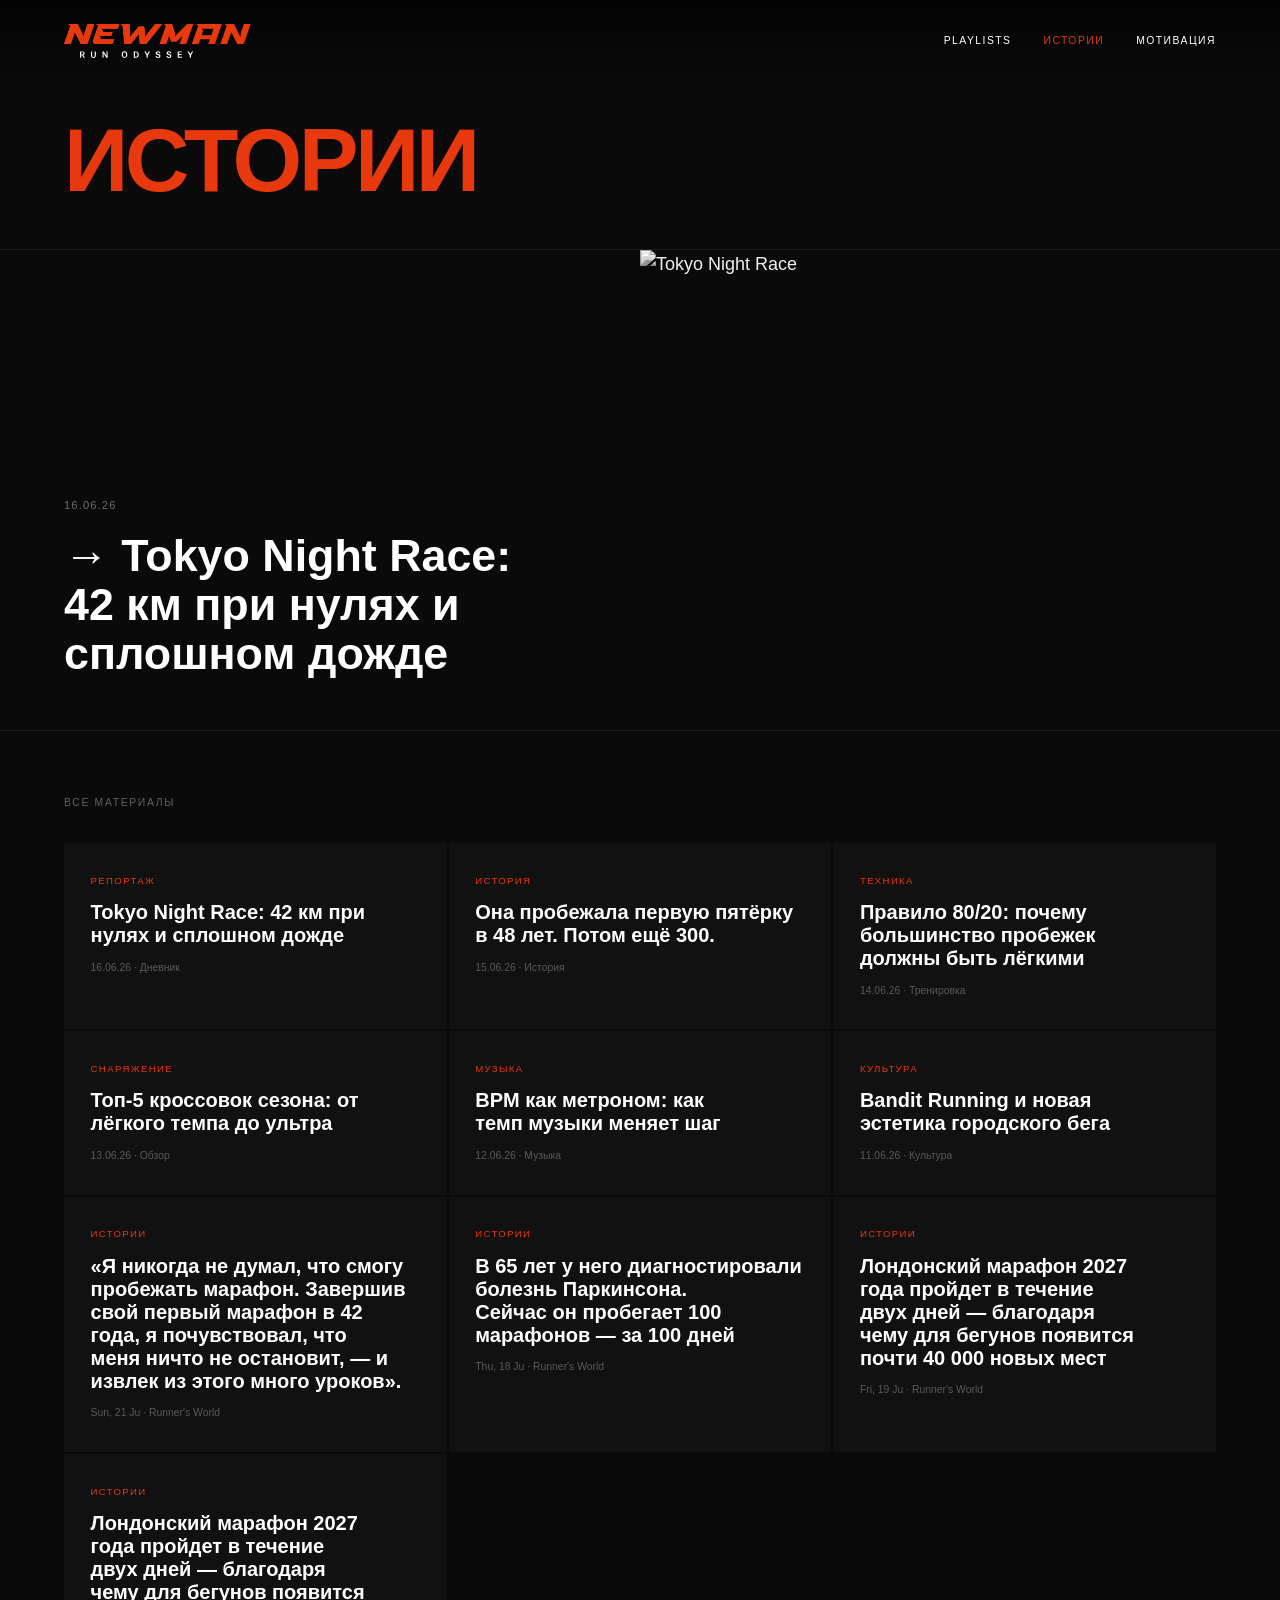
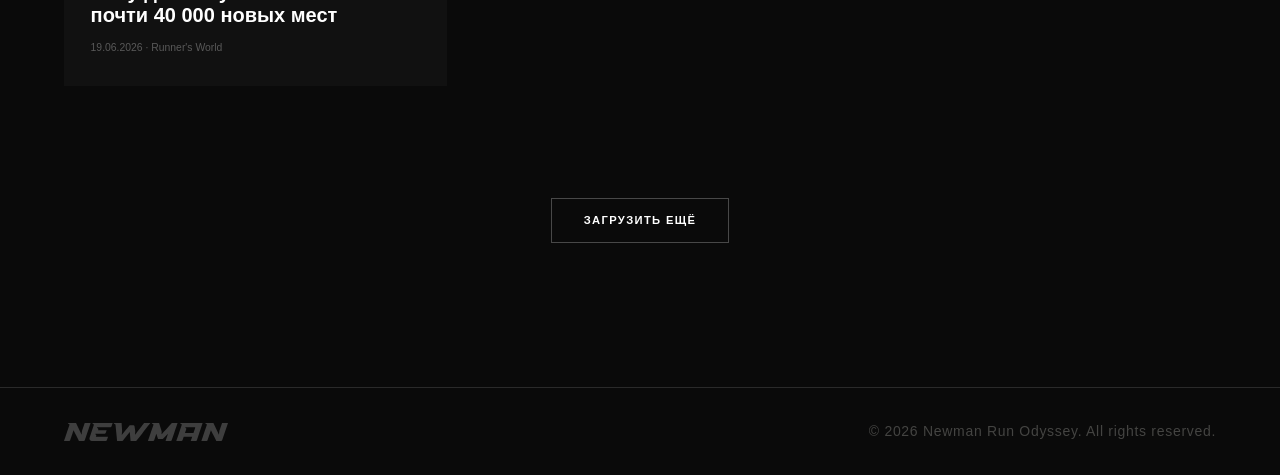
==== commit c66d5a98: "Новая статья: Лондонский марафон 2027 года пройдет в течение двух дней — б" ====
--- a/stories/index.html
+++ b/stories/index.html
@@ -151,6 +151,16 @@
                 </div>
               </a>
             </article>
+            
+            <article class="story-card">
+              <a href="лондонский-марафон-2027-года-пройдет-в-течение-двух-дней-бла.html" class="story-card-link">
+                <div class="story-card-content">
+                  <div class="story-card-rubric">ИСТОРИИ</div>
+                  <h3 class="story-card-title">Лондонский марафон 2027 года пройдет в течение двух дней — благодаря чему для бегунов появится почти 40 000 новых мест</h3>
+                  <div class="story-card-meta">19.06.2026 · Runner's World</div>
+                </div>
+              </a>
+            </article>
             <!-- stories-grid-end -->
       </div>
     </div>
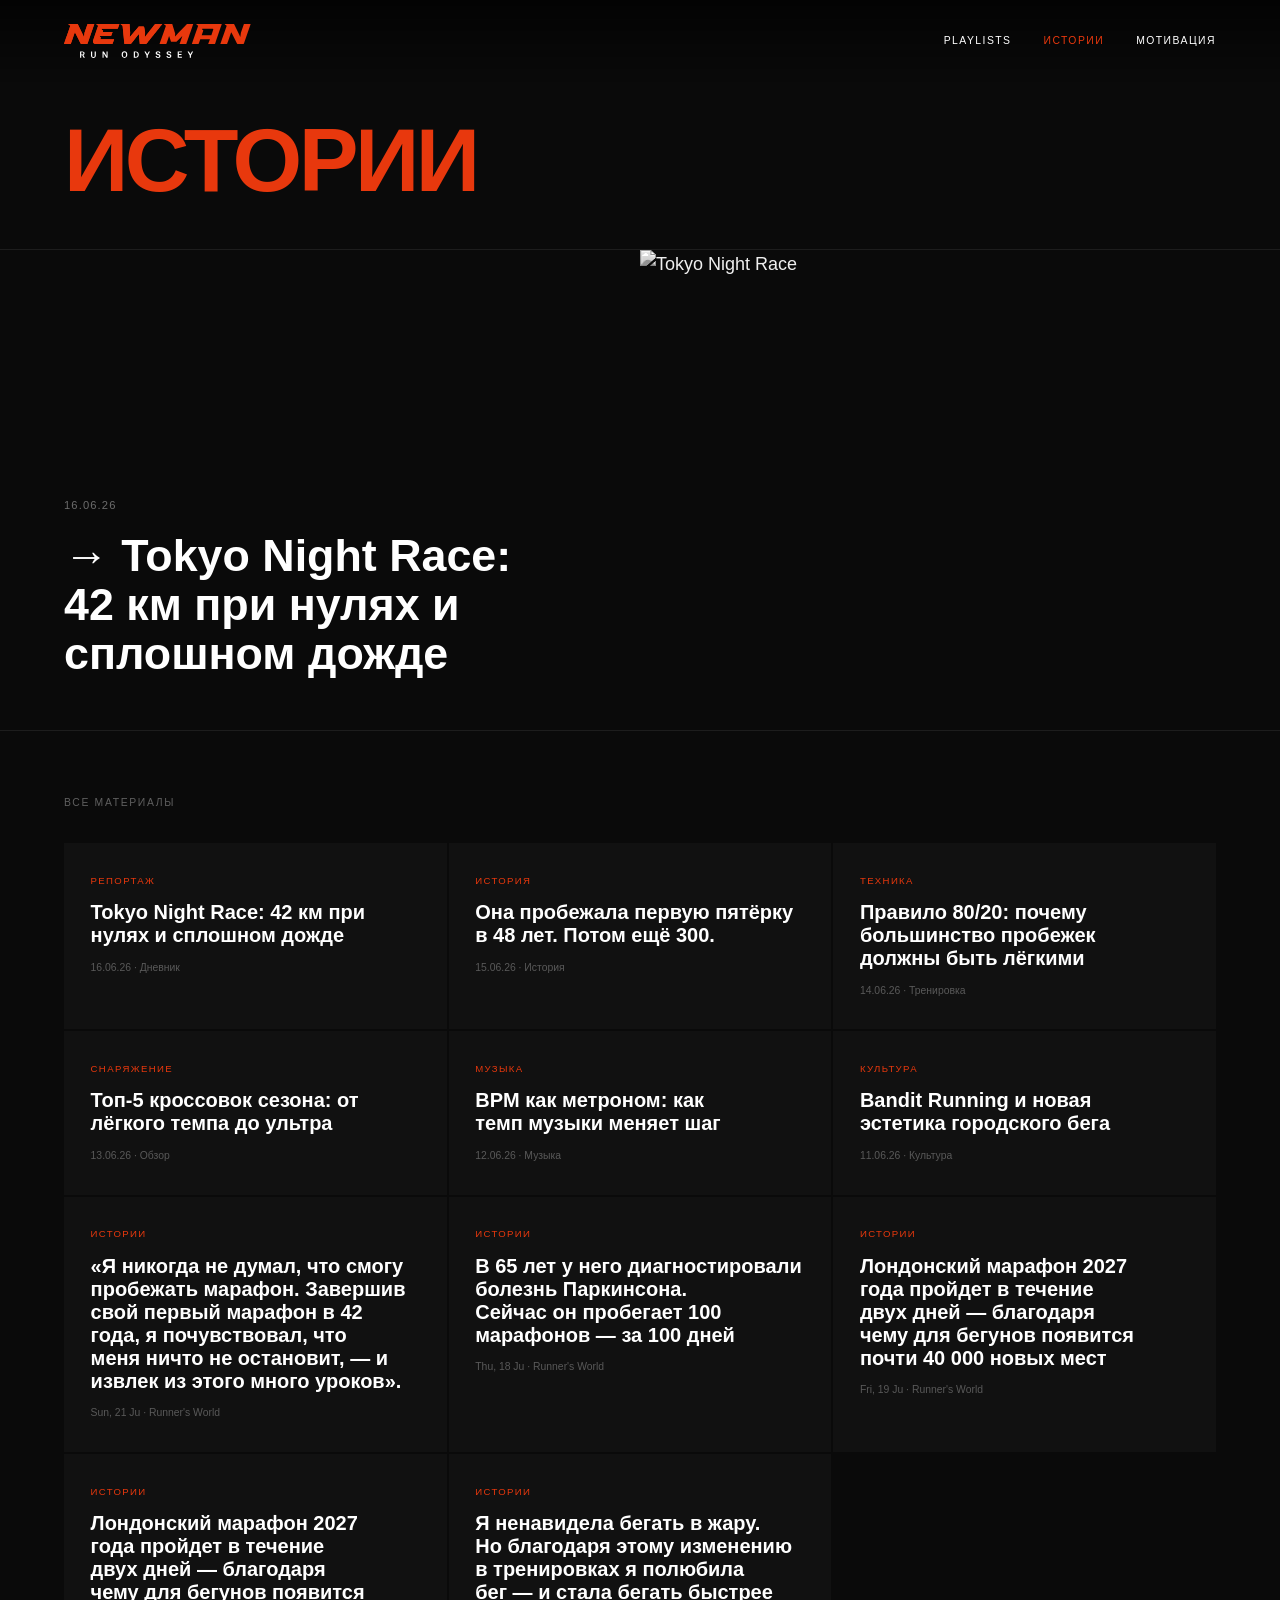
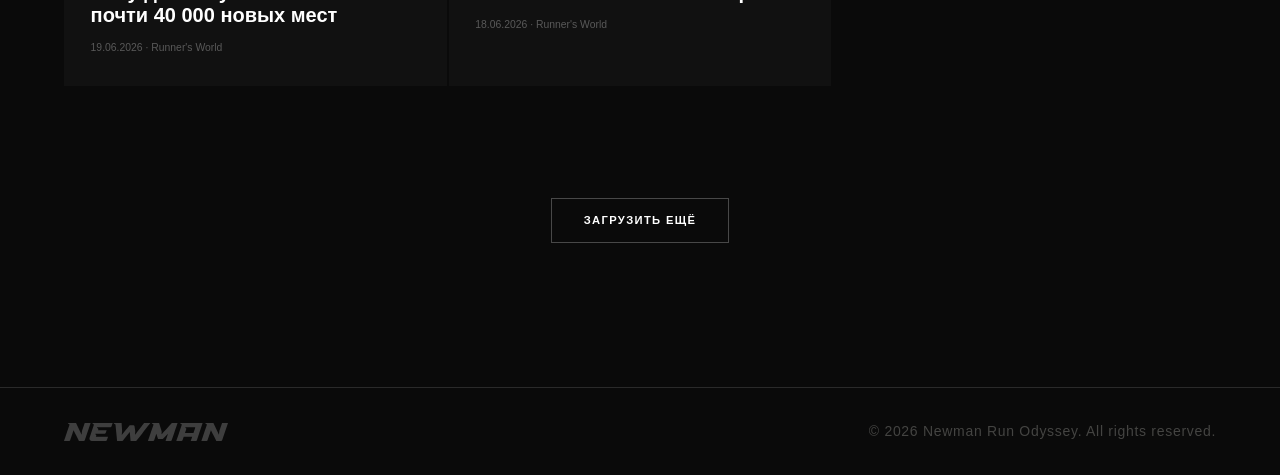
==== commit 14e2269e: "Новая статья: Я ненавидела бегать в жару. Но благодаря этому изменению в т" ====
--- a/stories/index.html
+++ b/stories/index.html
@@ -161,6 +161,16 @@
                 </div>
               </a>
             </article>
+            
+            <article class="story-card">
+              <a href="я-ненавидела-бегать-в-жару-но-благодаря-этому-изменению-в-тр.html" class="story-card-link">
+                <div class="story-card-content">
+                  <div class="story-card-rubric">ИСТОРИИ</div>
+                  <h3 class="story-card-title">Я ненавидела бегать в жару. Но благодаря этому изменению в тренировках я полюбила бег — и стала бегать быстрее</h3>
+                  <div class="story-card-meta">18.06.2026 · Runner's World</div>
+                </div>
+              </a>
+            </article>
             <!-- stories-grid-end -->
       </div>
     </div>
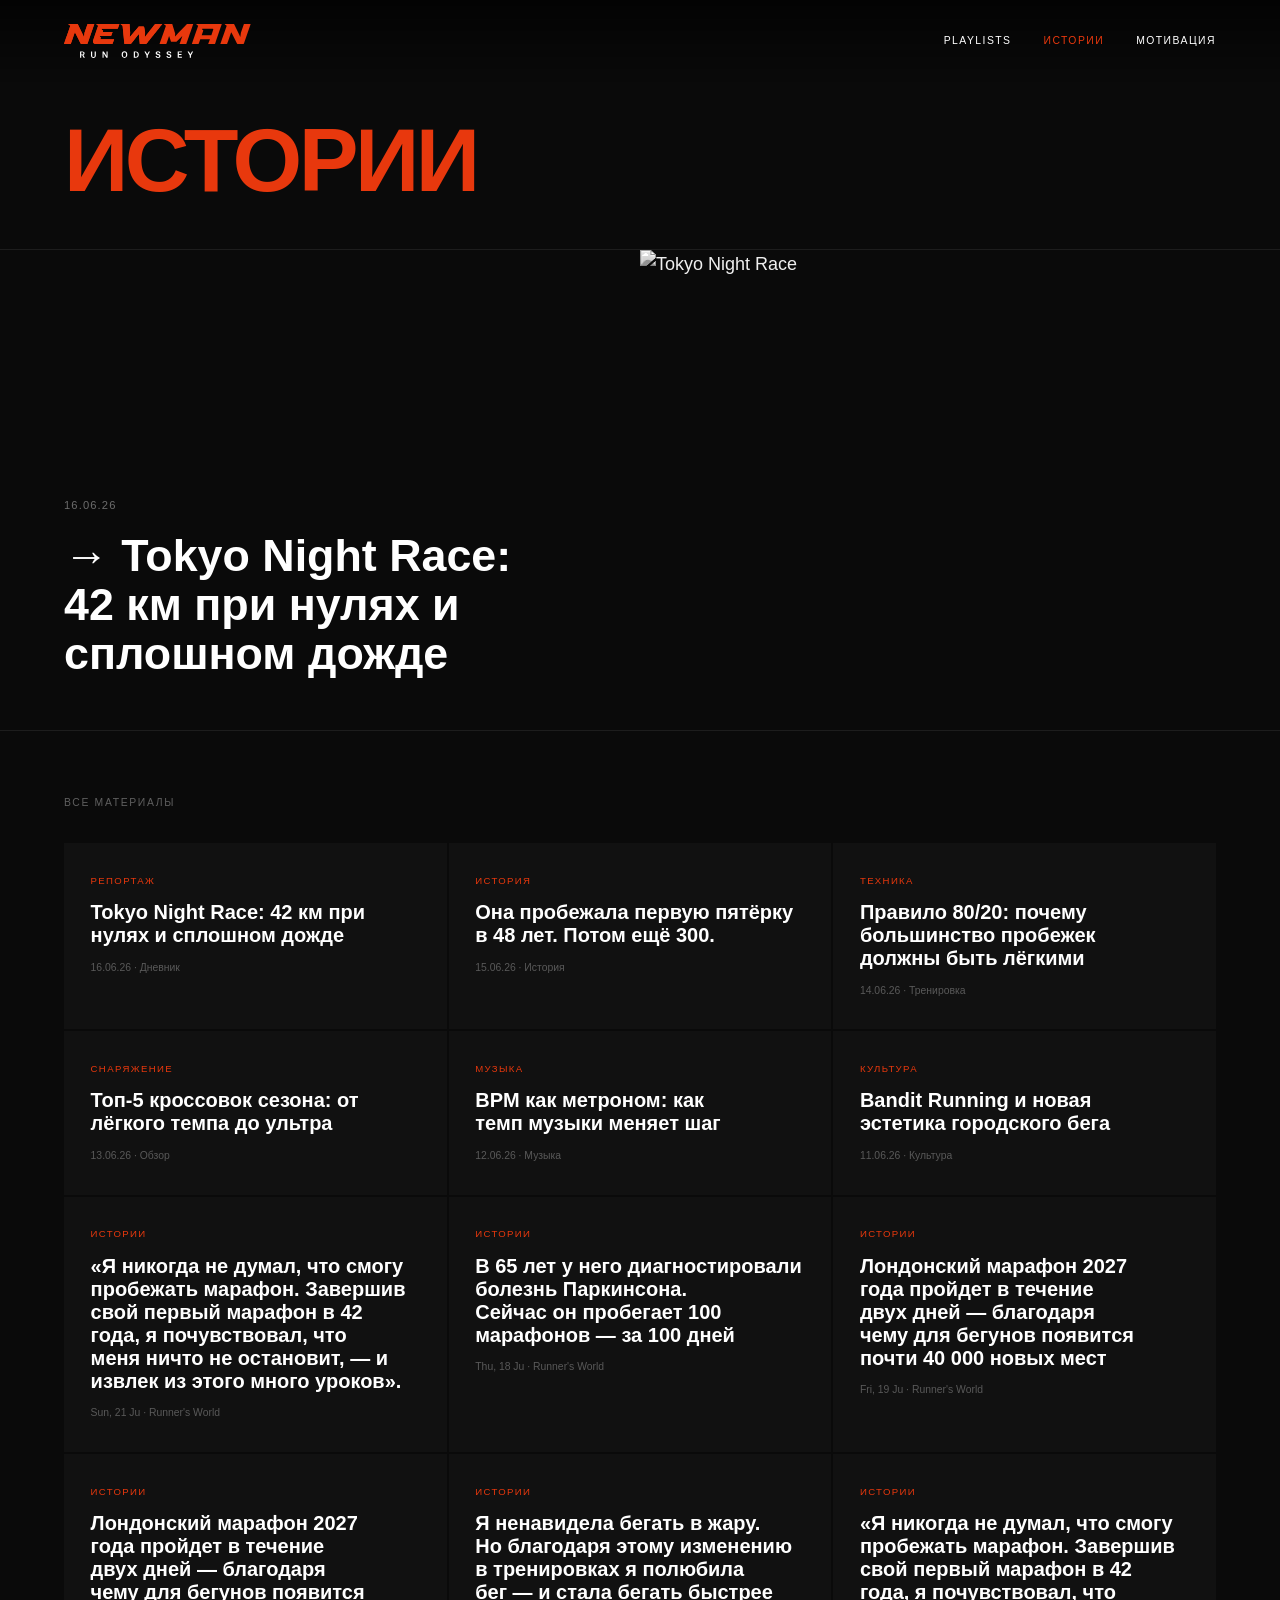
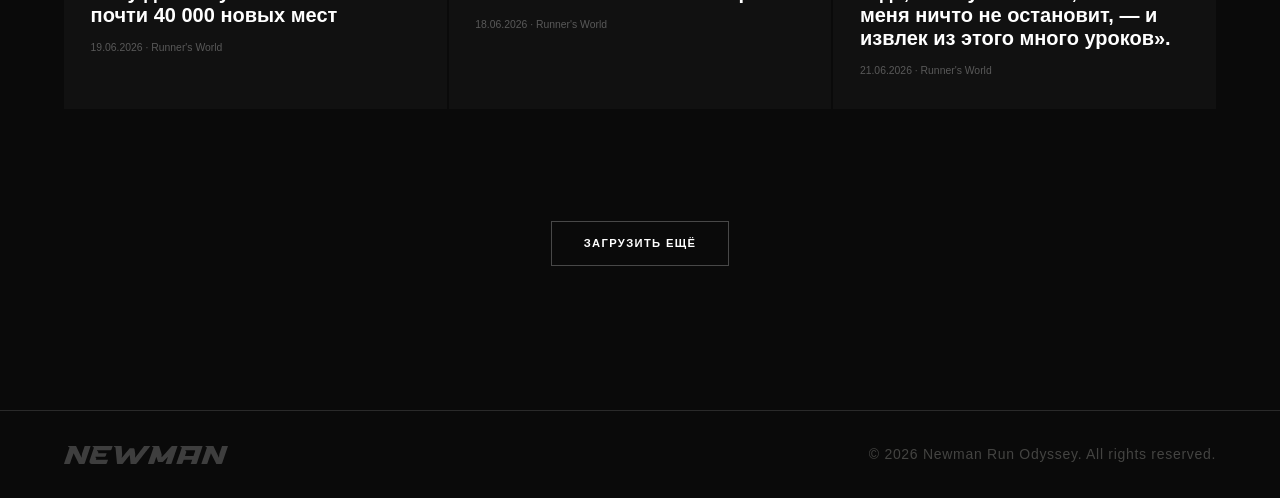
==== commit ee1c15f9: "Новая статья: «Я никогда не думал, что смогу пробежать марафон. Завершив с" ====
--- a/stories/index.html
+++ b/stories/index.html
@@ -171,6 +171,16 @@
                 </div>
               </a>
             </article>
+            
+            <article class="story-card">
+              <a href="я-никогда-не-думал-что-смогу-пробежать-марафон-завершив-свой.html" class="story-card-link">
+                <div class="story-card-content">
+                  <div class="story-card-rubric">ИСТОРИИ</div>
+                  <h3 class="story-card-title">«Я никогда не думал, что смогу пробежать марафон. Завершив свой первый марафон в 42 года, я почувствовал, что меня ничто не остановит, — и извлек из этого много уроков».</h3>
+                  <div class="story-card-meta">21.06.2026 · Runner's World</div>
+                </div>
+              </a>
+            </article>
             <!-- stories-grid-end -->
       </div>
     </div>
